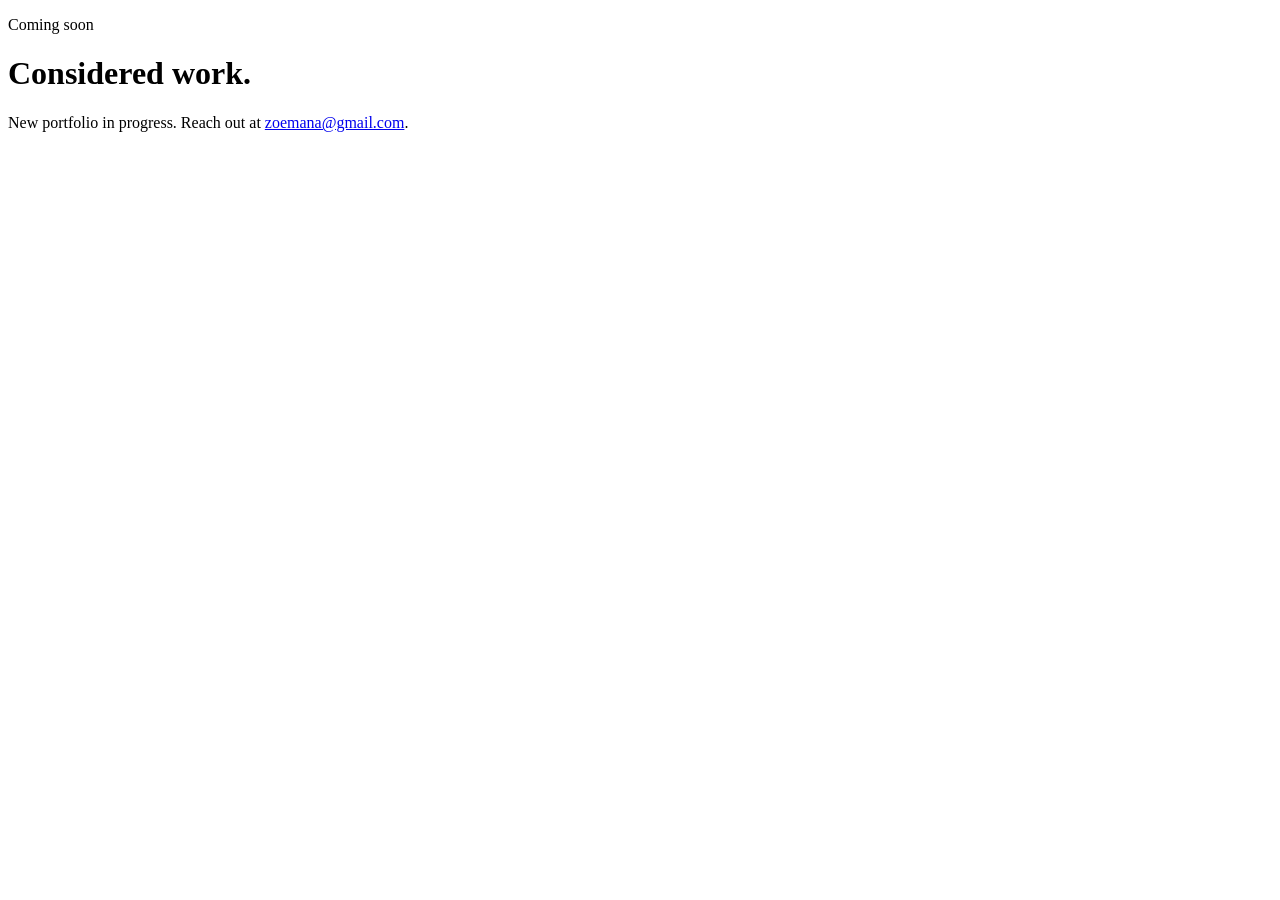
==== index.html @ 4c39059d "Add files via upload" ====
<!DOCTYPE html>
<html lang="en">
<head>
  <meta charset="utf-8">
  <meta name="viewport" content="width=device-width, initial-scale=1">
  <title>Zoe Mana — Design</title>
  <link rel="stylesheet" href="design-system/tokens.css">
</head>
<body>
  <main style="max-width: var(--page-max); margin: 0 auto; padding: var(--space-24) var(--page-gutter);">
    <p class="overline">Coming soon</p>
    <h1 class="display-m">Considered work.</h1>
    <p class="body-l" style="color: var(--color-ink-secondary);">New portfolio in progress. Reach out at <a href="mailto:zoemana@gmail.com">zoemana@gmail.com</a>.</p>
  </main>
</body>
</html>
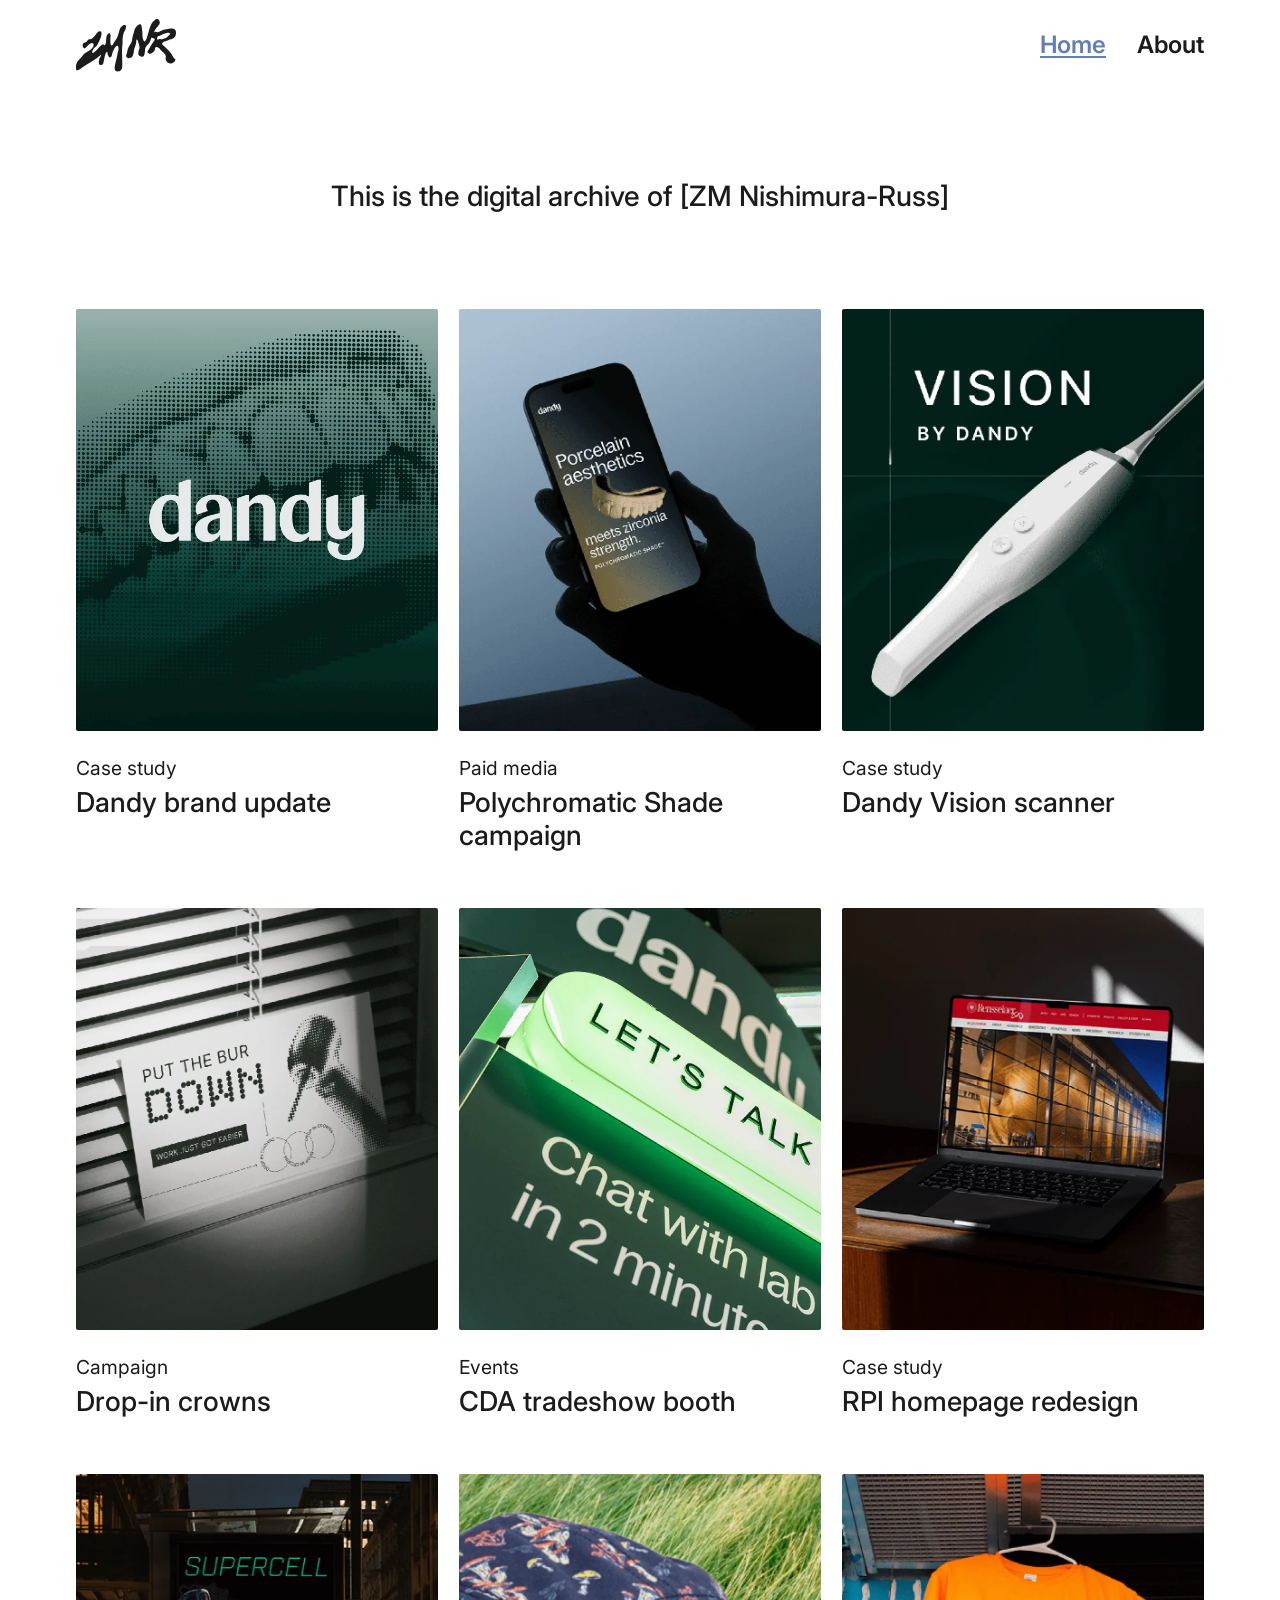
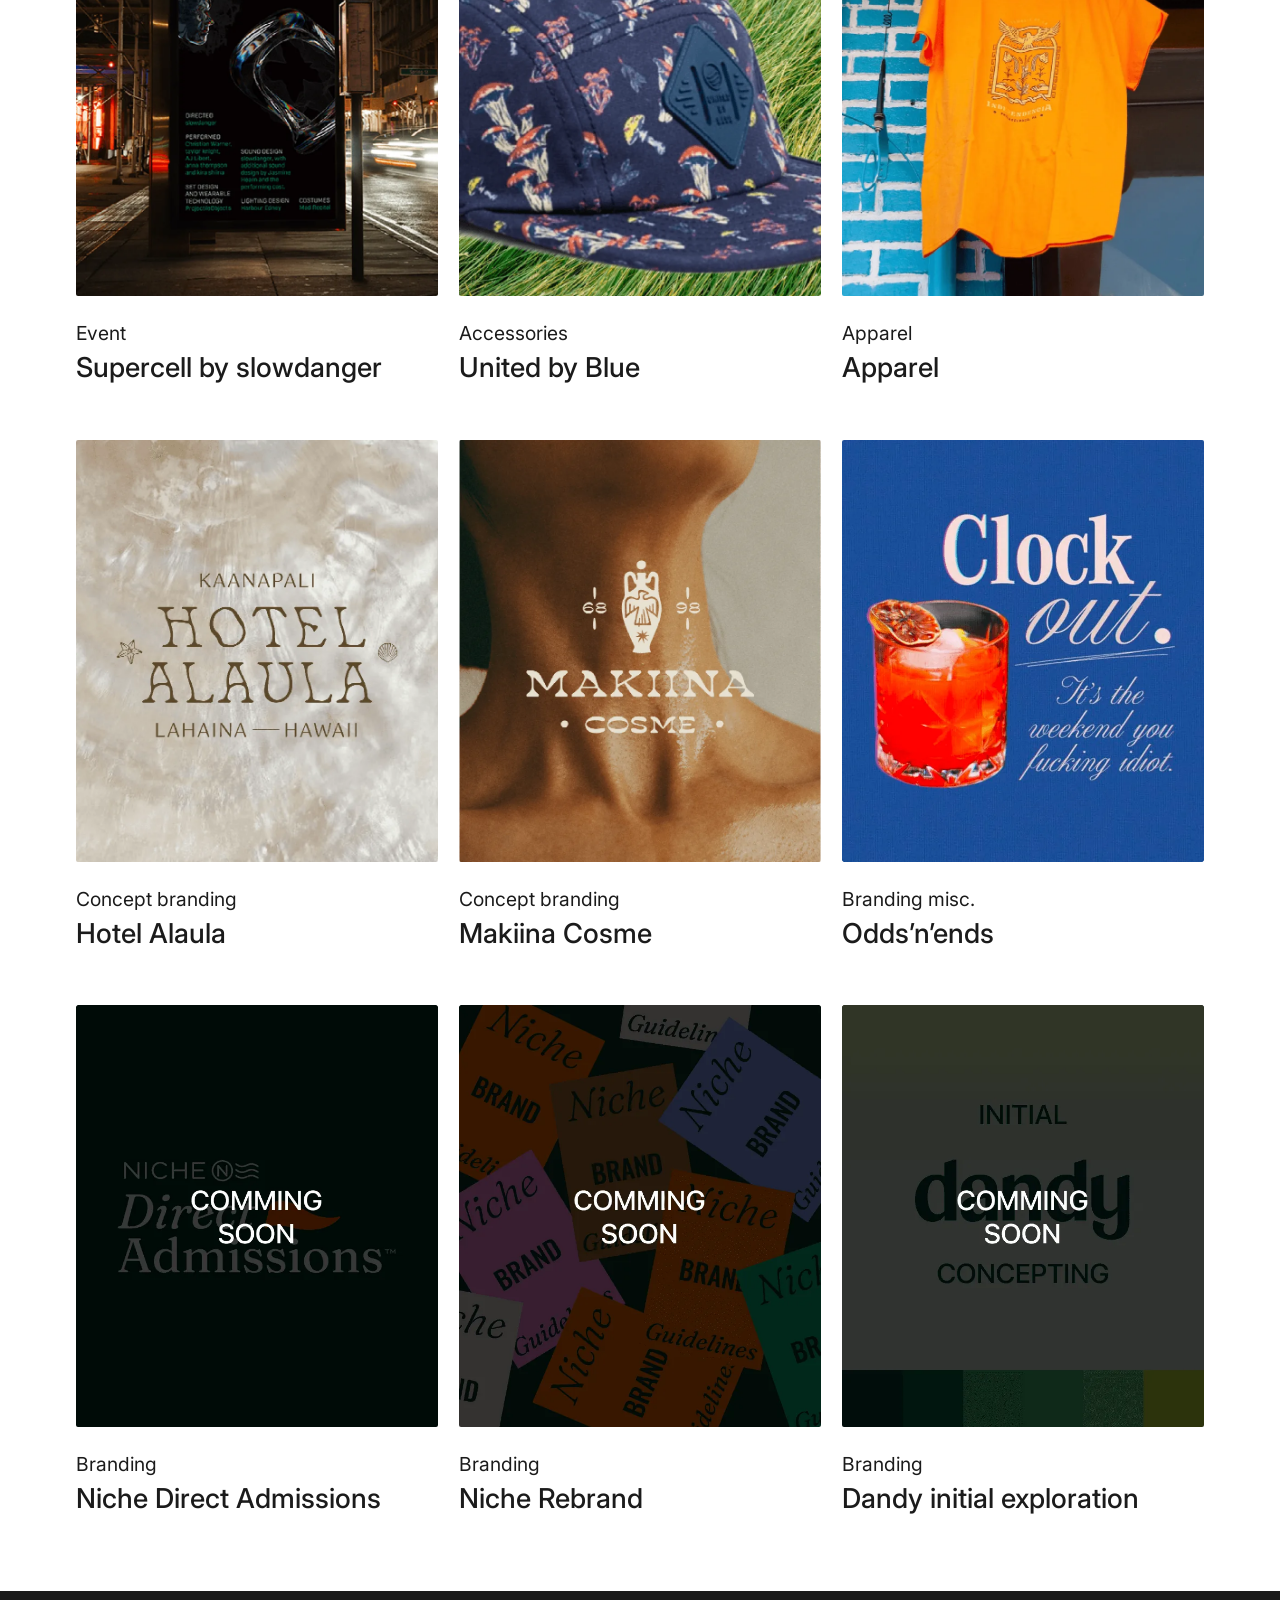
==== commit 8969272e: "Rebuild the Framer portfolio as a static site Recreates all 15 pages of the Framer site (home, about" ====
--- a/index.html
+++ b/index.html
@@ -3,14 +3,60 @@
 <head>
   <meta charset="utf-8">
   <meta name="viewport" content="width=device-width, initial-scale=1">
-  <title>Zoe Mana — Design</title>
-  <link rel="stylesheet" href="design-system/tokens.css">
+  <title>ZM Nishimura-Russ</title>
+  <meta name="description" content="The digital archive of ZM Nishimura-Russ, a multidisciplinary artist and designer in Pittsburgh, PA.">
+  <link rel="canonical" href="https://zoemana.com/">
+  <meta property="og:title" content="ZM Nishimura-Russ">
+  <meta property="og:description" content="The digital archive of ZM Nishimura-Russ, a multidisciplinary artist and designer in Pittsburgh, PA.">
+  <meta property="og:image" content="https://zoemana.com/assets/img/home/01.webp">
+  <meta property="og:url" content="https://zoemana.com/">
+  <meta name="twitter:card" content="summary_large_image">
+  <link rel="icon" href="assets/favicon.svg" type="image/svg+xml">
+  <link rel="preconnect" href="https://fonts.googleapis.com">
+  <link rel="preconnect" href="https://fonts.gstatic.com" crossorigin>
+  <link rel="stylesheet" href="https://fonts.googleapis.com/css2?family=Inter:wght@300;400;500;600&display=swap">
+  <link rel="stylesheet" href="assets/css/site.css">
 </head>
-<body>
-  <main style="max-width: var(--page-max); margin: 0 auto; padding: var(--space-24) var(--page-gutter);">
-    <p class="overline">Coming soon</p>
-    <h1 class="display-m">Considered work.</h1>
-    <p class="body-l" style="color: var(--color-ink-secondary);">New portfolio in progress. Reach out at <a href="mailto:zoemana@gmail.com">zoemana@gmail.com</a>.</p>
+<body id="top">
+  <header class="site-header">
+    <div class="wrap">
+      <a class="logo" href="./" aria-label="ZM Nishimura-Russ — home"><svg viewBox="0 0 100 53" fill="none" aria-hidden="true"><path d="M43.692 10.5259C44.4745 8.50588 47.2421 4.89866 49.608 6.32375L49.692 6.41066C50.3985 7.4019 49.863 8.69112 49.6998 9.76613C49.289 11.2709 48.0901 12.5162 47.6793 14.021C46.4036 17.7608 46.6591 20.6011 46.5445 24.6021C45.4439 32.1716 46.54 39.962 46.2271 47.6626C46.1112 51.1902 43.5462 52.9903 40.2701 52.2505C38.9426 51.7738 38.689 49.9662 38.6031 48.7183C39.0477 44.0728 40.6958 39.9032 41.4302 35.1294C41.7563 32.807 43.0349 30.3578 42.3658 27.9038C42.1565 27.0861 41.4094 26.5249 40.5816 26.9097C38.7599 27.7225 38.1855 30.1736 37.1539 32.021C35.9154 34.04 36.5463 38 33.8121 38.5523C33.2315 38.4214 32.5237 37 32.191 36.5259C31.7749 35.8794 31.6475 34.5452 31.438 33.6411C30.6014 30.4986 28.7517 37.0339 28.6295 37.8941C28.3014 39.3129 27.9733 40.7748 27.7281 42.1939C27.6059 43.0539 27.5663 43.914 27.0709 44.6441C26.4932 45.7181 24.9621 46.5321 23.9244 45.8843C22.5542 44.8912 22.6316 42.7396 23.0425 41.2778C23.248 40.5901 23.205 39.9446 23.6177 39.2573C24.3529 38.0495 24.9023 36.8403 25.2388 35.4898C19.7332 40.2763 13.6069 43.8107 7.32965 47.7349C5.7565 48.5053 1.58138 52.9256 0.249572 50.6851C-0.12647 49.4364 0.0349249 47.6731 0.0317982 46.3823C0.481443 43.802 1.88534 41.74 3.91168 39.8521C5.19355 38.6507 5.93596 37.2326 7.09332 35.9448C9.98653 32.5964 15.1243 31.6634 17.1871 27.7105C18.0946 25.9488 17.6743 23.796 15.3541 24.1343C14.6911 24.1328 14.1531 24.5619 13.6568 24.9478C13.1603 25.2906 12.7053 25.505 12.2505 25.9771C11.0513 27.0926 10.1434 28.9404 8.6109 29.3667C7.61696 29.5359 7.11704 28.3301 6.90777 27.5122C6.44925 26.4355 6.57026 25.188 7.39703 24.3296C8.09937 23.428 9.67427 23.5606 10.5015 22.8316C11.2461 22.2311 11.6587 21.1135 12.4449 20.5562C12.9827 20.2136 13.6869 20.2577 14.3082 20.1734C15.4268 20.0902 16.0895 19.7051 16.9576 18.8472C18.8185 17.131 20.0571 14.7677 21.8765 13.0083C22.3312 12.4932 22.8694 12.322 23.5738 12.2378C29.0014 11.5637 21.7429 26.3457 19.7154 27.7603C18.4332 28.8326 17.0674 29.8188 16.6158 31.5816C16.3689 32.3121 15.9571 33.042 16.2486 33.731L16.3316 33.8179C18.6548 34.6836 23.03 27.467 25.3482 26.311C25.8034 26.0111 26.2175 25.6684 26.7144 25.4976C27.5234 25.2545 28.4439 25.7242 28.8716 26.4644C29.3142 25.5032 29.7015 24.5424 29.9625 23.5698C30.494 20.6027 29.6982 16.9868 32.0132 14.7124C32.7576 14.026 34.1665 13.9431 34.4175 14.8902C34.7118 16.5689 34.4261 18.4616 34.3882 19.9243C34.3078 20.9136 34.3932 21.7746 34.4371 22.7642C34.5648 24.1841 34.2364 25.5602 34.9839 26.2505C36.52 27.287 37.2193 24.9222 37.8384 23.8482C38.3339 23.075 38.8712 22.3019 39.3668 21.5718C42.0112 18.2658 42.375 14.3516 43.692 10.5259Z" fill="currentColor"/><path d="M80.7732 0.0306657C82.7837 -0.278343 83.6731 1.80979 83.8279 3.51113C83.7506 4.82595 82.9771 6.06389 82.0877 7.03067C80.2461 8.9151 78.8897 11.1081 77.7302 13.4516C77.9195 13.361 78.1066 13.2773 78.2908 13.2064C79.2575 12.7811 80.1084 12.5493 80.8045 13.1293C82.274 13.7867 84.1695 12.3166 85.7937 11.6205C90.9371 10.0736 101.455 6.63265 99.8308 15.14C99.7921 17.9628 96.9309 19.7033 94.572 20.3607C92.6385 21.0568 90.6655 22.1399 88.8093 22.4105C88.5002 22.4492 88.1908 22.5259 87.8816 22.7191C83.8598 25.1167 87.9594 26.4703 89.0808 27.9398C92.1744 30.8014 95.2676 33.6247 97.1238 37.8783C97.5105 39.1157 99.057 39.6186 99.5213 40.6625V40.7787C98.9412 43.0215 96.0413 44.7235 94.2625 44.4916C93.2184 44.0276 91.7492 43.9108 91.0144 42.9828C90.2023 41.7067 89.1196 40.3536 89.8543 38.3041C90.241 34.1664 85.6002 32.7352 83.9373 29.9897C83.0865 28.9069 79.3738 26.2385 78.9871 29.8734C78.9871 30.3375 78.9095 30.8406 78.6775 31.266C77.943 32.2326 77.3243 33.3149 76.242 33.8949C75.4299 34.359 74.5785 34.7852 73.7664 34.7465C72.529 34.7077 70.6347 33.702 71.949 31.8461C74.1532 28.443 75.7778 24.6913 78.4461 21.559C79.8382 19.0799 76.7865 19.4041 75.5252 18.4457C75.4038 18.7391 75.2827 19.0332 75.1609 19.3275C74.4262 21.5317 73.8123 23.8139 71.9949 25.5541C69.5587 27.7196 69.1408 28.6767 68.9861 32.2729C68.9474 33.1623 68.6763 34.1608 68.3787 35.2768L68.2752 35.6557C68.1058 36.2718 67.8249 36.8523 67.447 37.3676C67.2865 37.5865 67.0631 37.7576 66.7957 37.8041C66.6035 37.8375 66.3912 37.8567 66.158 37.8598C65.1845 37.8726 64.2603 37.3803 63.447 36.8451C62.9527 36.5199 62.4981 36.174 62.4392 35.8402C62.1686 34.1774 62.5971 31.329 63.3318 29.7436C64.0267 28.3865 62.5129 23.6564 61.5047 21.057C61.2659 20.4415 60.58 20.2799 60.4119 20.9184C60.11 22.0656 60.2546 23.8475 60.0066 24.5639C59.736 25.3759 59.5407 26.766 59.1541 27.5395C57.5686 30.3237 58.3049 32.8627 57.1062 35.8402C56.6808 36.9617 56.3324 38.3924 54.9402 38.6244C51.9486 40.4562 49.8867 37.542 50.0027 36.7299C50.08 35.9951 50.6599 35.376 50.8533 34.5639C51.472 31.509 51.9368 28.5702 53.909 26.018C54.6824 24.7032 55.6099 23.4269 55.8806 21.9574C56.2287 19.5212 56.6541 17.162 57.4275 14.8031C57.6595 14.1458 58.0078 13.4884 58.1238 12.7924C58.5105 10.2016 60.3546 6.41248 63.7185 5.32949C65.8841 5.09747 65.5756 7.99769 65.9236 9.46719C66.8902 13.3341 65.8072 17.8198 67.5086 21.5707C69.7901 25.4765 71.8666 14.8041 72.408 13.4506C73.8001 9.11945 74.7792 4.09133 78.8396 1.11367C79.381 0.572395 80.0386 0.107994 80.7732 0.0306657ZM93.2957 13.9027C92.2516 13.516 90.782 13.5932 89.6218 14.1732C87.727 14.4053 85.7155 15.9135 83.782 16.6869C83.2021 16.9573 82.4674 16.7253 81.8875 17.3051C81.5395 17.6144 81.462 18.1174 81.3074 18.5814C81.2301 19.0067 80.8823 19.5094 80.9207 19.8188C81.1914 20.6695 82.0033 20.9789 82.9314 20.2055C83.7048 19.7801 83.9372 20.2057 85.1746 20.3217C85.4066 20.5537 86.2689 19.9967 86.864 19.9223C87.6823 19.82 87.6145 19.591 88.4265 19.475C89.8185 19.127 90.8208 18.659 91.7488 17.4604C92.4835 16.455 93.8757 15.8362 94.2625 14.6762L94.2234 14.598C94.0299 14.4433 93.6048 14.1346 93.2957 13.9027Z" fill="currentColor"/></svg></a>
+      <nav class="nav" aria-label="Main">
+        <a href="./" aria-current="page">Home</a>
+        <a href="page_about">About</a>
+      </nav>
+    </div>
+  </header>
+
+  <main>
+    <div class="wrap">
+      <p class="home-intro">This is the digital archive of [ZM Nishimura-Russ]</p>
+      <div class="work-grid">
+        <a class="card" href="page_dandy-brand-update"><div class="thumb"><img src="assets/img/home/01.webp" width="672" height="786" alt="Dandy brand update" decoding="async"></div><p class="kind">Case study</p><h2 class="name">Dandy brand update</h2></a>
+        <a class="card" href="page_polychromatic"><div class="thumb"><img src="assets/img/home/02.webp" width="800" height="935" alt="Polychromatic Shade campaign" decoding="async"></div><p class="kind">Paid media</p><h2 class="name">Polychromatic Shade campaign</h2></a>
+        <a class="card" href="page_vision"><div class="thumb"><img src="assets/img/home/03.webp" width="800" height="935" alt="Dandy Vision scanner" decoding="async"></div><p class="kind">Case study</p><h2 class="name">Dandy Vision scanner</h2></a>
+        <a class="card" href="page_drop-in-crowns"><div class="thumb"><img src="assets/img/home/04.webp" width="800" height="935" alt="Drop-in crowns" decoding="async"></div><p class="kind">Campaign</p><h2 class="name">Drop-in crowns</h2></a>
+        <a class="card" href="page_cda"><div class="thumb"><img src="assets/img/home/05.webp" width="674" height="786" alt="CDA tradeshow booth" decoding="async"></div><p class="kind">Events</p><h2 class="name">CDA tradeshow booth</h2></a>
+        <a class="card" href="page_rpi"><div class="thumb"><img src="assets/img/home/06.webp" width="800" height="935" alt="RPI homepage redesign" decoding="async"></div><p class="kind">Case study</p><h2 class="name">RPI homepage redesign</h2></a>
+        <a class="card" href="page_supercell"><div class="thumb"><img src="assets/img/home/07.webp" width="800" height="935" alt="Supercell by slowdanger" loading="lazy" decoding="async"></div><p class="kind">Event</p><h2 class="name">Supercell by slowdanger</h2></a>
+        <a class="card" href="page_ubb"><div class="thumb"><img src="assets/img/home/08.webp" width="800" height="935" alt="United by Blue" loading="lazy" decoding="async"></div><p class="kind">Accessories</p><h2 class="name">United by Blue</h2></a>
+        <a class="card" href="page_apparel"><div class="thumb"><img src="assets/img/home/09.webp" width="800" height="935" alt="Apparel" loading="lazy" decoding="async"></div><p class="kind">Apparel</p><h2 class="name">Apparel</h2></a>
+        <a class="card" href="page_hotel-alaula"><div class="thumb"><img src="assets/img/home/10.webp" width="800" height="935" alt="Hotel Alaula" loading="lazy" decoding="async"></div><p class="kind">Concept branding</p><h2 class="name">Hotel Alaula</h2></a>
+        <a class="card" href="page_makiina"><div class="thumb"><img src="assets/img/home/11.webp" width="800" height="935" alt="Makiina Cosme" loading="lazy" decoding="async"></div><p class="kind">Concept branding</p><h2 class="name">Makiina Cosme</h2></a>
+        <a class="card" href="page_oddsnends"><div class="thumb"><img src="assets/img/home/12.webp" width="674" height="788" alt="Odds’n’ends" loading="lazy" decoding="async"></div><p class="kind">Branding misc.</p><h2 class="name">Odds’n’ends</h2></a>
+        <div class="card"><div class="thumb"><img src="assets/img/home/13.webp" width="674" height="788" alt="Niche Direct Admissions" loading="lazy" decoding="async"></div><p class="kind">Branding</p><h2 class="name">Niche Direct Admissions</h2></div>
+        <div class="card"><div class="thumb"><img src="assets/img/home/14.webp" width="674" height="788" alt="Niche Rebrand" loading="lazy" decoding="async"></div><p class="kind">Branding</p><h2 class="name">Niche Rebrand</h2></div>
+        <div class="card"><div class="thumb"><img src="assets/img/home/15.webp" width="674" height="788" alt="Dandy initial exploration" loading="lazy" decoding="async"></div><p class="kind">Branding</p><h2 class="name">Dandy initial exploration</h2></div>
+      </div>
+    </div>
   </main>
+
+  <footer class="site-footer">
+    <div class="bar">
+      <span>@1995 East Village, New York City, NY</span>
+      <a href="https://www.linkedin.com/in/zmnishimura-russ/" target="_blank" rel="noopener">LinkedIn</a>
+      <span>South Side, Pittsburgh, PA</span>
+    </div>
+  </footer>
 </body>
 </html>
--- a/assets/css/site.css
+++ b/assets/css/site.css
@@ -0,0 +1,324 @@
+/* =========================================================
+   ZM Nishimura-Russ — portfolio styles
+   Values measured from the original Framer site (1440px wide).
+   ========================================================= */
+
+/* ---------- Tokens ---------- */
+:root {
+  /* Color */
+  --ink: #1b1b1b;          /* body text, footer bar */
+  --black: #000;           /* page titles, case-study text */
+  --muted: #666;           /* grey section labels */
+  --accent: #647db5;       /* active nav link */
+  --paper: #fff;
+  --panel: #f2f2f2;        /* light-grey sections (RPI) */
+  --rule: #1b1b1b;
+
+  /* Type — SF Pro on Apple devices, Inter everywhere else */
+  --font: -apple-system, BlinkMacSystemFont, "SF Pro Text", "SF Pro Display",
+          "Inter", "Helvetica Neue", Arial, sans-serif;
+
+  /* Layout */
+  --content: 1128px;       /* main column width */
+  --gutter: 40px;
+  --gap: 15px;             /* space between images */
+  --radius: 8px;
+}
+
+/* ---------- Base ---------- */
+*, *::before, *::after { box-sizing: border-box; }
+html { scroll-behavior: smooth; -webkit-text-size-adjust: 100%; }
+body {
+  margin: 0;
+  background: var(--paper);
+  color: var(--ink);
+  font-family: var(--font);
+  font-size: 18px;
+  line-height: 28px;
+  -webkit-font-smoothing: antialiased;
+  display: flex;
+  flex-direction: column;
+  min-height: 100vh;
+}
+main { flex: 1; }
+img { display: block; max-width: 100%; height: auto; }
+a { color: inherit; }
+h1, h2, h3, h4, p, ul { margin: 0; }
+
+.wrap {
+  width: 100%;
+  max-width: calc(var(--content) + var(--gutter) * 2);
+  margin: 0 auto;
+  padding: 0 var(--gutter);
+}
+
+/* ---------- Header ---------- */
+.site-header .wrap {
+  display: flex;
+  align-items: center;
+  justify-content: space-between;
+  height: 90px;
+}
+.logo { display: block; width: 100px; height: 53px; color: var(--ink); }
+.logo svg { width: 100%; height: 100%; display: block; }
+.nav { display: flex; gap: 31px; }
+.nav a {
+  font-size: 24px; line-height: 28.8px; font-weight: 600;
+  color: var(--ink); text-decoration: none;
+}
+.nav a:hover { color: var(--accent); }
+.nav a[aria-current="page"] { color: var(--accent); text-decoration: underline; text-underline-offset: 3px; }
+
+/* ---------- Footer ---------- */
+.site-footer { background: var(--ink); color: #fff; margin-top: 76px; }
+.site-footer .bar {
+  display: grid;
+  grid-template-columns: 1fr auto 1fr;
+  align-items: center;
+  gap: 16px;
+  min-height: 41px;
+  padding: 11px 39px;
+  font-size: 15px; line-height: 18px;
+}
+.site-footer .bar > :last-child { text-align: right; }
+.site-footer a { color: #fff; }
+
+/* ---------- Home ---------- */
+.home-intro {
+  text-align: center;
+  font-size: 28px; line-height: 36px; font-weight: 500;
+  padding: 88px 0 95px;
+}
+.work-grid {
+  display: grid;
+  grid-template-columns: repeat(3, 1fr);
+  column-gap: 21px;
+  row-gap: 56px;
+}
+.card { display: block; text-decoration: none; color: var(--ink); }
+.card .thumb {
+  aspect-ratio: 362 / 422;
+  border-radius: 2px;
+  overflow: hidden;
+  background: #f4f4f4;
+}
+.card .thumb img { width: 100%; height: 100%; object-fit: cover; transition: transform .5s ease; }
+a.card:hover .thumb img { transform: scale(1.03); }
+.card .kind { margin-top: 24px; font-size: 19.3px; line-height: 27px; }
+.card .name { margin-top: 4px; font-size: 27.4px; line-height: 32.9px; font-weight: 500; }
+a.card:hover .name { text-decoration: underline; text-underline-offset: 4px; }
+
+/* ---------- Project pages ---------- */
+.page-title {
+  text-align: center;
+  font-size: 72px; line-height: 80px; font-weight: 300;
+  color: var(--black);
+  padding: 66px 0 52px;
+}
+.project { color: var(--black); }
+
+/* Image rows */
+.row { display: grid; gap: var(--gap); margin-bottom: var(--gap); }
+.row.c2 { grid-template-columns: repeat(2, 1fr); }
+.row.c3 { grid-template-columns: repeat(3, 1fr); }
+.row figure { margin: 0; }
+.media {
+  border-radius: var(--radius);
+  overflow: hidden;
+  width: 100%;
+}
+.media img { width: 100%; height: 100%; object-fit: cover; }
+.media.contain img { object-fit: contain; }
+.media.natural { aspect-ratio: auto !important; }
+.media.natural img { height: auto; }
+.media.flat { border-radius: 0; }
+.row .label {
+  text-align: center;
+  font-size: 22px; line-height: 30px; font-weight: 500;
+  margin-bottom: 33px;
+}
+
+/* Spacing between blocks */
+.block { margin-top: 76px; margin-bottom: 76px; }
+.block.tight { margin-top: 56px; margin-bottom: 56px; }
+
+/* Intro: story on the left, credits on the right */
+.intro {
+  display: grid;
+  grid-template-columns: minmax(0, 624fr) minmax(0, 442fr);
+  column-gap: 62px;
+}
+.prose p + p { margin-top: 28px; }
+.prose.lead { font-size: 28px; line-height: 38px; }
+.prose.lead p + p { margin-top: 38px; }
+.prose.small { font-size: 16px; line-height: 24px; }
+.prose.small p + p { margin-top: 24px; }
+.prose a { text-underline-offset: 3px; }
+.measure { max-width: 664px; }
+.measure-s { max-width: 624px; }
+
+.credits h3 { font-size: 28px; line-height: 36px; font-weight: 500; margin-bottom: 32px; }
+.credits section + section { margin-top: 56px; }
+.credits ul { list-style: none; padding: 0; }
+.credits li + li { margin-top: 0; }
+.credits .people li + li { margin-top: 16px; }
+.credits .role { display: block; font-size: 14px; line-height: 22px; }
+.credits .gap-above { margin-top: 28px; }
+
+/* Section headings */
+.h2 { font-size: 48px; line-height: 56px; font-weight: 500; }
+.h3 { font-size: 36px; line-height: 44px; font-weight: 500; }
+.h4 { font-size: 28px; line-height: 36px; font-weight: 500; }
+.h5 { font-size: 22px; line-height: 30px; font-weight: 500; }
+.center { text-align: center; }
+.grey { color: var(--muted); }
+.subhead { text-align: center; margin-top: 4px; }
+.h2 + .prose, .h2 + .content { margin-top: 42px; }
+.section-head { margin-bottom: 40px; }
+
+/* Text + image side by side */
+.split {
+  display: grid;
+  grid-template-columns: minmax(0, 1fr) minmax(0, 575px);
+  column-gap: 60px;
+  align-items: center;
+  margin-bottom: 67px;
+}
+.split .text { padding-left: 96px; }
+.split .text .h4 { margin-bottom: 26px; }
+
+/* Text with a small call-out on the right (Dandy "Color") */
+.aside-row {
+  display: grid;
+  grid-template-columns: minmax(0, 664fr) minmax(0, 229fr);
+  column-gap: 87px;
+  padding-left: 94px;
+}
+.callout .h5 { margin-bottom: 18px; }
+
+/* Grey band (RPI) */
+.band { background: var(--panel); padding: 64px 0 76px; margin: 76px 0; }
+.band .h3 { text-align: center; margin-bottom: 40px; }
+.band .note { max-width: 985px; margin: 41px auto 81px; text-align: center; font-size: 16px; line-height: 24px; }
+.stats { display: grid; grid-template-columns: 1fr 1fr; column-gap: 142px; max-width: 920px; margin: 0 auto; }
+.stats .h5 { text-align: center; margin-bottom: 44px; }
+.stats table { width: 100%; border-collapse: collapse; font-size: 17px; line-height: 25.5px; margin-bottom: 44px; }
+.stats td { border-top: 1px solid var(--rule); border-bottom: 1px solid var(--rule); padding: 15px 8px; }
+.stats td + td { border-left: 1px solid var(--rule); text-align: center; }
+.stats .prose { font-size: 16px; line-height: 24px; padding: 0 8px; }
+.stats .prose p + p { margin-top: 24px; }
+
+/* Before / after comparisons */
+.compare + .compare { margin-top: 66px; }
+.compare .h4 { text-align: center; margin-bottom: 34px; }
+
+/* Long screenshots (RPI side-by-side) */
+.tall { max-width: 544px; margin: 0 auto; }
+
+/* Bottom-of-page navigation */
+.pager {
+  display: flex;
+  justify-content: space-between;
+  align-items: center;
+  max-width: 990px;
+  margin: 110px auto 0;
+  padding: 0 var(--gutter);
+}
+.pager a {
+  display: inline-flex; align-items: center; gap: 10px;
+  font-size: 34px; line-height: 40.8px; font-weight: 600;
+  color: var(--black); text-decoration: none;
+}
+.pager a:hover { text-decoration: underline; text-underline-offset: 4px; }
+.pager svg { width: 34px; height: 34px; flex: none; }
+
+/* ---------- About ---------- */
+.about-hero {
+  background: linear-gradient(rgba(255,255,255,.9) 0%, rgba(194,217,241,.9) 30.95%,
+              rgba(100,125,182,.9) 70.66%, rgba(137,144,123,.9) 100%);
+  padding: 41px 0 47px;
+}
+.about-hero .wrap {
+  display: grid;
+  grid-template-columns: minmax(0, 480px) minmax(0, 504px);
+  justify-content: space-between;
+  align-items: center;
+  column-gap: 40px;
+  padding-left: calc(var(--gutter) + 82px);
+}
+.about-hero .prose { color: var(--black); }
+.about-hero .prose a { color: inherit; }
+.about-title { padding: 70px 0 21px; }
+
+.resume {
+  display: grid;
+  grid-template-columns: minmax(0, 1fr) minmax(0, 340px);
+  column-gap: 80px;
+  max-width: 1030px;
+  margin: 70px auto 0;
+  padding: 0 var(--gutter);
+  font-size: 18px; line-height: 27px;
+}
+.resume h2 {
+  font-size: 22px; line-height: 30px; font-weight: 500;
+  text-transform: uppercase; letter-spacing: .01em;
+  margin-bottom: 12px;
+}
+.resume section + section { margin-top: 56px; }
+.resume ul.plain { list-style: none; padding: 0; }
+.job + .job { margin-top: 30px; }
+.job h3 { font-size: 20px; line-height: 28px; font-weight: 500; margin-bottom: 6px; }
+.job .meta { font-size: 16px; line-height: 23px; }
+.job ul { font-size: 16px; line-height: 23px; padding-left: 22px; margin-top: 18px; }
+.job li + li { margin-top: 10px; }
+
+/* ---------- Responsive ---------- */
+@media (max-width: 1100px) {
+  .split .text, .aside-row { padding-left: 0; }
+  .about-hero .wrap { padding-left: var(--gutter); }
+  .stats { column-gap: 60px; }
+}
+
+@media (max-width: 900px) {
+  :root { --gutter: 24px; }
+  .work-grid { grid-template-columns: repeat(2, 1fr); row-gap: 44px; }
+  .page-title { font-size: 56px; line-height: 62px; padding: 48px 0 40px; }
+  .intro, .aside-row, .split, .about-hero .wrap, .resume, .stats {
+    grid-template-columns: 1fr;
+    row-gap: 48px;
+  }
+  .split { row-gap: 24px; }
+  .split .text { order: 2; }
+  .about-hero .wrap { justify-items: center; }
+  .about-hero .prose { max-width: 600px; }
+}
+
+@media (max-width: 640px) {
+  :root { --gutter: 16px; --gap: 10px; }
+  body { font-size: 17px; line-height: 26px; }
+  .site-header .wrap { height: 72px; }
+  .logo { width: 76px; height: 40px; }
+  .nav { gap: 20px; }
+  .nav a { font-size: 19px; }
+  .home-intro { font-size: 22px; line-height: 30px; padding: 40px 0 44px; }
+  .work-grid { grid-template-columns: 1fr; row-gap: 40px; }
+  .card .kind { margin-top: 14px; font-size: 16px; line-height: 22px; }
+  .card .name { font-size: 23px; line-height: 28px; }
+  .page-title { font-size: 40px; line-height: 46px; padding: 32px 0 28px; }
+  .row.c2 { grid-template-columns: 1fr; }
+  .row.c3 { grid-template-columns: repeat(2, 1fr); }
+  .row.c3.keep-1 { grid-template-columns: 1fr; }
+  .block { margin-top: 48px; margin-bottom: 48px; }
+  .prose.lead { font-size: 22px; line-height: 31px; }
+  .prose.lead p + p { margin-top: 26px; }
+  .h2 { font-size: 34px; line-height: 40px; }
+  .h3 { font-size: 27px; line-height: 34px; }
+  .h4 { font-size: 23px; line-height: 30px; }
+  .band { padding: 44px 0 48px; }
+  .compare .h4 { margin-bottom: 20px; }
+  .pager { margin-top: 64px; padding: 0 var(--gutter); }
+  .pager a { font-size: 22px; line-height: 28px; }
+  .pager svg { width: 22px; height: 22px; }
+  .site-footer .bar { grid-template-columns: 1fr; text-align: center; padding: 14px 16px; gap: 6px; }
+  .site-footer .bar > :last-child { text-align: center; }
+}
